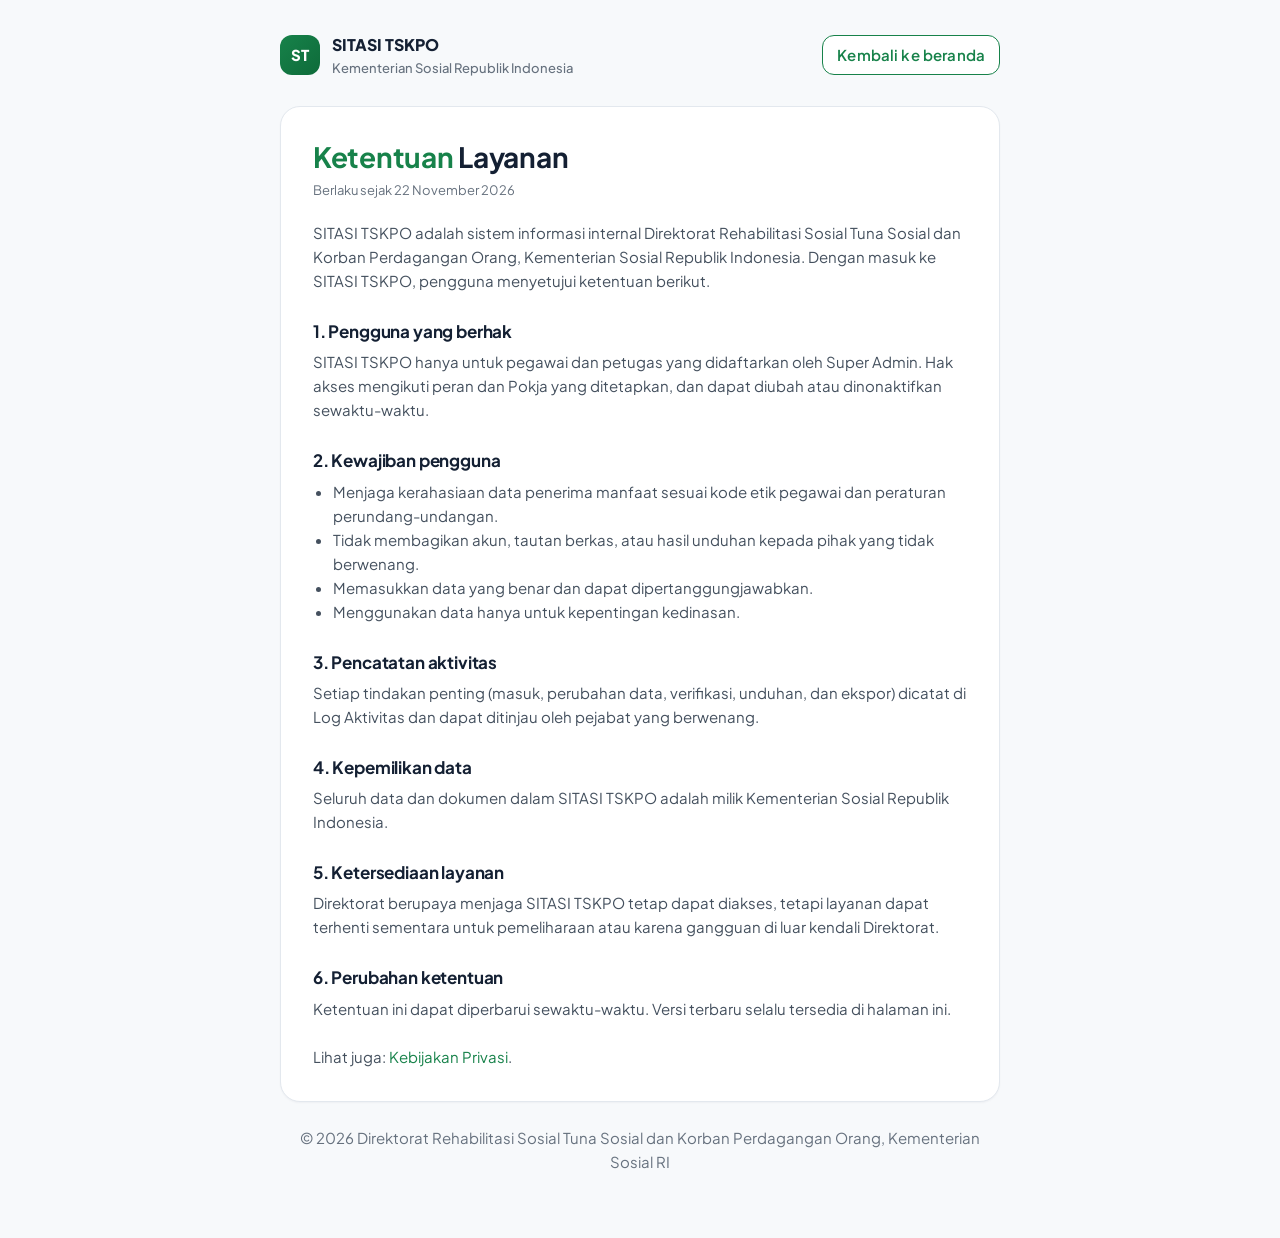
==== ketentuan.html @ 4038ad97 "SITASI TSKPO 2.1.0" ====
<!DOCTYPE html>
<html lang="id">
<head>
  <meta charset="utf-8">
  <meta name="viewport" content="width=device-width, initial-scale=1">
  <title>Ketentuan Layanan · SITASI TSKPO</title>
  <meta name="description" content="Ketentuan layanan SITASI TSKPO, sistem informasi internal Direktorat Rehabilitasi Sosial Tuna Sosial dan Korban Perdagangan Orang, Kementerian Sosial RI.">
  <meta name="theme-color" content="#17824A">
  <link rel="icon" href="assets/favicon.svg" type="image/svg+xml">
  <link rel="preconnect" href="https://fonts.googleapis.com">
  <link rel="preconnect" href="https://fonts.gstatic.com" crossorigin>
  <link rel="stylesheet" href="https://fonts.googleapis.com/css2?family=Plus+Jakarta+Sans:wght@400;600;700;800&display=swap">
  <link rel="stylesheet" href="css/style.css?v=2.1.0">
  <style>
    .dok { max-width: 760px; margin: 0 auto; padding: 32px 20px 64px; }
    .dok-kepala { display: flex; align-items: center; justify-content: space-between; gap: 12px; flex-wrap: wrap; margin-bottom: 28px; }
    .dok-merek { display: inline-flex; align-items: center; gap: 12px; color: var(--judul); text-decoration: none; font-weight: 800; }
    .dok-merek small { display: block; font-weight: 500; color: var(--redup); font-size: .8125rem; }
    .dok-kartu { background: var(--kartu); border: 1px solid var(--garis); border-radius: var(--r-kartu); padding: 32px; box-shadow: var(--bayang-1); }
    .dok h1 { color: var(--judul); font-size: 1.75rem; line-height: 1.25; margin: 0 0 6px; }
    .dok h1 span { color: var(--hijau); }
    .dok h2 { color: var(--judul); font-size: 1.0625rem; margin: 28px 0 8px; }
    .dok p, .dok li { font-size: .9375rem; }
    .dok ul { padding-left: 20px; margin: 8px 0; }
    .dok .tgl { color: var(--redup); font-size: .8125rem; margin: 0 0 20px; }
    .dok a { color: var(--hijau); }
    .dok a.dok-merek { color: var(--judul); }
    .dok-kaki { margin-top: 24px; color: var(--redup); font-size: .8125rem; text-align: center; }
    @media (max-width: 600px) { .dok-kartu { padding: 22px 18px; } .dok h1 { font-size: 1.4rem; } }
  </style>
</head>
<body>
  <main class="dok">
    <header class="dok-kepala">
      <a class="dok-merek" href="./"><span class="logo-mono" style="width:40px;height:40px;border-radius:12px">ST</span><span>SITASI TSKPO<small>Kementerian Sosial Republik Indonesia</small></span></a>
      <a class="btn btn-secondary btn-sm" href="./">Kembali ke beranda</a>
    </header>

    <article class="dok-kartu">
      <h1><span>Ketentuan</span> Layanan</h1>
      <p class="tgl">Berlaku sejak 22 November 2026</p>

      <p>SITASI TSKPO adalah sistem informasi internal Direktorat Rehabilitasi Sosial Tuna Sosial dan Korban Perdagangan Orang, Kementerian Sosial Republik Indonesia. Dengan masuk ke SITASI TSKPO, pengguna menyetujui ketentuan berikut.</p>

      <h2>1. Pengguna yang berhak</h2>
      <p>SITASI TSKPO hanya untuk pegawai dan petugas yang didaftarkan oleh Super Admin. Hak akses mengikuti peran dan Pokja yang ditetapkan, dan dapat diubah atau dinonaktifkan sewaktu-waktu.</p>

      <h2>2. Kewajiban pengguna</h2>
      <ul>
        <li>Menjaga kerahasiaan data penerima manfaat sesuai kode etik pegawai dan peraturan perundang-undangan.</li>
        <li>Tidak membagikan akun, tautan berkas, atau hasil unduhan kepada pihak yang tidak berwenang.</li>
        <li>Memasukkan data yang benar dan dapat dipertanggungjawabkan.</li>
        <li>Menggunakan data hanya untuk kepentingan kedinasan.</li>
      </ul>

      <h2>3. Pencatatan aktivitas</h2>
      <p>Setiap tindakan penting (masuk, perubahan data, verifikasi, unduhan, dan ekspor) dicatat di Log Aktivitas dan dapat ditinjau oleh pejabat yang berwenang.</p>

      <h2>4. Kepemilikan data</h2>
      <p>Seluruh data dan dokumen dalam SITASI TSKPO adalah milik Kementerian Sosial Republik Indonesia.</p>

      <h2>5. Ketersediaan layanan</h2>
      <p>Direktorat berupaya menjaga SITASI TSKPO tetap dapat diakses, tetapi layanan dapat terhenti sementara untuk pemeliharaan atau karena gangguan di luar kendali Direktorat.</p>

      <h2>6. Perubahan ketentuan</h2>
      <p>Ketentuan ini dapat diperbarui sewaktu-waktu. Versi terbaru selalu tersedia di halaman ini.</p>

      <p style="margin-top:24px">Lihat juga: <a href="privasi.html">Kebijakan Privasi</a>.</p>
    </article>
    <p class="dok-kaki">© 2026 Direktorat Rehabilitasi Sosial Tuna Sosial dan Korban Perdagangan Orang, Kementerian Sosial RI</p>
  </main>
</body>
</html>
---- css/style.css ----
/* =====================================================================
   SITASI TSKPO — Design System v4 (sumber: DESIGN.md)
   Satuan teks memakai rem supaya tombol A+ memperbesar seluruh teks.
   ===================================================================== */

:root {
  --hijau: #17824A; --hijau-hover: #126A3C; --hijau-tekan: #0E5530;
  --hijau-tint: #E6F4EC; --hijau-lembut: #CFE9DA; --hijau-garis: #BFE0CD; --hijau-latar: #F2F7F4;
  --biru: #2A4B8D; --biru-tint: #E6ECF7; --biru-teks: #1F3C73;
  --emas: #E7B416; --emas-tint: #FBF0CC; --emas-teks: #4A3A05; --emas-teks2: #6B4E08;
  --merah: #A12D1F; --merah-tint: #FDE7E3;
  --judul: #142033; --teks: #44505E; --redup: #66717E;
  --latar: #F7F9FB; --kartu: #FFFFFF; --garis: #E3E8EE; --garis-halus: #EEF1F4;
  --gelap: #0B3B2A; --gelap-naik: #12503A; --gelap-navy: #12264A;
  --gelap-teks: #F2F8F4; --gelap-teks2: #B9CFC3;

  --r-kartu: 20px; --r-kontrol: 12px; --r-chip: 10px; --r-pil: 9999px;
  --bayang-1: 0 1px 2px rgba(20,32,51,.04);
  --bayang-2: 0 8px 24px rgba(20,32,51,.08);
  --bayang-3: 0 12px 32px rgba(20,32,51,.12);
  --ease: cubic-bezier(.2,.8,.2,1);
  --sidebar: 280px; --topbar: 72px;
  --font: 'Plus Jakarta Sans', system-ui, -apple-system, 'Segoe UI', Roboto, sans-serif;
  --mono: ui-monospace, 'SFMono-Regular', Menlo, Consolas, monospace;
}

/* ---------------------------------------------------------------- dasar */
*, *::before, *::after { box-sizing: border-box; }
html { font-size: 100%; -webkit-text-size-adjust: 100%; scroll-behavior: smooth; }
html.teks-112 { font-size: 112.5%; }
html.teks-125 { font-size: 125%; }
body {
  margin: 0; font-family: var(--font); font-size: 1rem; line-height: 1.6;
  color: var(--teks); background: var(--latar);
  -webkit-font-smoothing: antialiased; text-rendering: optimizeLegibility;
}
h1, h2, h3, h4 { color: var(--judul); line-height: 1.25; margin: 0; letter-spacing: -0.01em; }
p { margin: 0; }
a { color: var(--biru); text-decoration: none; }
a:hover { text-decoration: underline; }
img { max-width: 100%; display: block; }
button, input, select, textarea { font: inherit; color: inherit; }
button { cursor: pointer; }
:focus-visible { outline: 2px solid var(--biru); outline-offset: 2px; border-radius: 6px; }
.angka, .tnum { font-variant-numeric: tabular-nums; }
.mono { font-family: var(--mono); font-size: .875rem; }
.redup { color: var(--redup); }
.sr-only { position: absolute; width: 1px; height: 1px; padding: 0; margin: -1px; overflow: hidden; clip: rect(0 0 0 0); white-space: nowrap; border: 0; }
.ik { flex: none; display: inline-block; vertical-align: middle; }
[hidden] { display: none !important; }
::selection { background: var(--hijau-lembut); color: var(--judul); }

/* ---------------------------------------------------------------- pola judul */
.pill {
  display: inline-flex; align-items: center; gap: 6px; height: 28px; padding: 0 12px;
  border-radius: var(--r-pil); background: var(--emas-tint); color: var(--emas-teks);
  font-size: .8125rem; font-weight: 700; letter-spacing: .06em; text-transform: uppercase; white-space: nowrap;
}
.pill::before { content: ''; width: 6px; height: 6px; border-radius: 50%; background: var(--emas); }
.pill.tanpa-titik::before { display: none; }
.hl {
  position: relative; display: inline; padding: 0 10px; border-radius: var(--r-chip);
  background: var(--emas-tint); color: var(--judul);
  -webkit-box-decoration-break: clone; box-decoration-break: clone;
}

.page-head {
  display: flex; align-items: center; gap: 24px; margin-bottom: 24px;
  background: var(--kartu); border: 1px solid var(--garis); border-radius: var(--r-kartu);
  padding: 24px 28px; box-shadow: var(--bayang-1);
}
.page-head-main { flex: 1 1 auto; min-width: 0; display: grid; gap: 10px; justify-items: start; }
.page-title {
  font-size: 2rem; font-weight: 800; letter-spacing: -0.02em; line-height: 1.3;
}
.page-sub { color: var(--redup); font-size: 1rem; max-width: 72ch; }
.page-actions { display: flex; flex-wrap: wrap; gap: 10px; align-items: center; justify-content: flex-end; flex: none; }
.status-chip {
  display: inline-flex; align-items: center; gap: 8px; height: 32px; padding: 0 12px;
  border: 1px solid var(--garis); border-radius: var(--r-pil); background: #fff;
  font-size: .8125rem; font-weight: 600; color: var(--teks); white-space: nowrap;
}
.status-chip .titik { width: 8px; height: 8px; border-radius: 50%; background: var(--hijau); box-shadow: 0 0 0 3px var(--hijau-tint); }

/* ---------------------------------------------------------------- tombol */
.btn {
  position: relative; overflow: hidden; isolation: isolate;
  display: inline-flex; align-items: center; justify-content: center; gap: 8px;
  min-height: 48px; padding: 0 20px; border-radius: var(--r-kontrol);
  border: 1px solid transparent; background: transparent; color: var(--teks);
  font-size: 1rem; font-weight: 600; letter-spacing: .01em; line-height: 1.2; white-space: nowrap;
  text-decoration: none !important; user-select: none;
  transition: background-color .2s var(--ease), color .2s var(--ease), border-color .2s var(--ease),
              border-radius .2s var(--ease), box-shadow .2s var(--ease), transform .12s var(--ease);
}
.btn:active { transform: scale(.96); }
.btn[disabled], .btn.is-loading { pointer-events: none; }
.btn[disabled] { background: #EAEFEE !important; color: var(--redup) !important; border-color: transparent !important; box-shadow: none !important; }
.btn .arah { transition: transform .2s var(--ease); }
.btn:hover .arah, .btn:focus-visible .arah { transform: translateX(4px); }
.btn-primary { background: var(--hijau); color: #fff; }
.btn-primary:hover, .btn-primary:focus-visible { background: var(--hijau-hover); border-radius: 24px; box-shadow: 0 8px 20px -8px rgba(23,130,74,.55); }
.btn-primary:active { background: var(--hijau-tekan); }
.btn-secondary { background: #fff; border-color: var(--hijau); color: var(--hijau); }
.btn-secondary::after {
  content: ''; position: absolute; inset: 0; z-index: -1; background: var(--hijau-tint);
  transform: scaleX(0); transform-origin: left; transition: transform .25s var(--ease);
}
.btn-secondary:hover::after, .btn-secondary:focus-visible::after { transform: scaleX(1); }
.btn-secondary:hover { color: var(--hijau-tekan); }
.btn-blue { background: var(--biru); color: #fff; }
.btn-blue:hover { background: #223E74; }
.btn-ghost { color: var(--teks); }
.btn-ghost:hover, .btn-ghost:focus-visible { background: var(--hijau-tint); color: var(--judul); }
.btn-danger { background: var(--merah); color: #fff; }
.btn-danger:hover { background: #86251A; }
.btn-white { background: #fff; color: var(--gelap); }
.btn-white:hover, .btn-white:focus-visible { box-shadow: 0 0 0 4px rgba(231,180,22,.35), 0 10px 30px -10px rgba(231,180,22,.6); }
.btn-outline-white { border-color: rgba(255,255,255,.45); color: #fff; }
.btn-outline-white:hover { background: rgba(255,255,255,.1); }
.btn-lg { min-height: 56px; padding: 0 26px; font-size: 1.0625rem; }
.btn-sm { min-height: 40px; padding: 0 14px; font-size: .9375rem; }
.btn-block { width: 100%; }
.btn-icon { width: 44px; min-height: 44px; padding: 0; border-radius: var(--r-kontrol); color: var(--teks); }
.btn-icon:hover, .btn-icon:focus-visible { background: var(--hijau-tint); color: var(--judul); }
.btn .spinner { width: 18px; height: 18px; border-radius: 50%; border: 2px solid currentColor; border-right-color: transparent; animation: putar .7s linear infinite; }
.ripple { position: absolute; border-radius: 50%; pointer-events: none; z-index: 0; transform: scale(0); opacity: .45; background: currentColor; animation: riak .5s var(--ease) forwards; }
.btn-primary .ripple, .btn-blue .ripple, .btn-danger .ripple { background: #fff; }
@keyframes riak { to { transform: scale(2.6); opacity: 0; } }
@keyframes putar { to { transform: rotate(360deg); } }

.tautan-btn { background: none; border: 0; padding: 0; color: var(--biru); font-weight: 600; display: inline-flex; gap: 6px; align-items: center; min-height: 44px; }
.tautan-btn:hover { text-decoration: underline; }

/* ---------------------------------------------------------------- kartu */
.card { background: var(--kartu); border: 1px solid var(--garis); border-radius: var(--r-kartu); box-shadow: var(--bayang-1); padding: 24px; }
.card + .card { margin-top: 24px; }
.card-head { display: flex; align-items: center; gap: 14px; margin-bottom: 16px; flex-wrap: wrap; }
.card-head .ubin { flex: none; }
.card-title { font-size: 1.25rem; font-weight: 700; }
.card-sub { color: var(--redup); font-size: .9375rem; margin-top: 2px; }
.card-head .spacer { flex: 1; }
.card-click { cursor: pointer; transition: transform .2s var(--ease), box-shadow .2s var(--ease), border-color .2s var(--ease); }
.card-click:hover { transform: translateY(-4px); box-shadow: var(--bayang-2); border-color: var(--hijau-garis); }
.card-click:hover .ubin { transform: scale(1.05); }
.card-click:active { transform: scale(.98); }
.ubin {
  width: 44px; height: 44px; border-radius: 14px; display: grid; place-items: center;
  background: var(--hijau-tint); color: var(--hijau); transition: transform .2s var(--ease);
}
.ubin.biru { background: var(--biru-tint); color: var(--biru); }
.ubin.emas { background: var(--emas-tint); color: var(--emas-teks2); }
.ubin.merah { background: var(--merah-tint); color: var(--merah); }
.info-card { display: flex; gap: 12px; align-items: flex-start; padding: 16px 18px; border-radius: 16px; background: var(--hijau-latar); color: var(--judul); font-size: .9375rem; }
.info-card.biru { background: var(--biru-tint); }
.info-card.emas { background: var(--emas-tint); color: var(--emas-teks); }
.info-card .ik { margin-top: 2px; color: var(--hijau); }
.info-card.biru .ik { color: var(--biru); }
.info-card.emas .ik { color: var(--emas-teks2); }

.grid { display: grid; gap: 24px; }
.grid-2 { grid-template-columns: repeat(2, minmax(0, 1fr)); }
.grid-3 { grid-template-columns: repeat(3, minmax(0, 1fr)); }
.grid-4 { grid-template-columns: repeat(4, minmax(0, 1fr)); }
.stack { display: grid; gap: 24px; }

/* ---------------------------------------------------------------- KPI */
.kpi-row { display: grid; gap: 24px; grid-template-columns: repeat(var(--kolom, 4), minmax(0, 1fr)); margin-bottom: 24px; }
.kpi {
  --t: #DDF1E8; --s: #17824A;
  position: relative; min-height: 148px; padding: 24px; border-radius: var(--r-kartu);
  background: linear-gradient(180deg, var(--t), color-mix(in srgb, var(--t) 70%, #fff));
  border: 1px solid color-mix(in srgb, var(--s) 16%, transparent);
  display: flex; flex-direction: column; gap: 6px; overflow: hidden;
}
.kpi.sky { --t: #E0F1FA; --s: #4FA8E0; } .kpi.gold { --t: #FBF0CC; --s: #E7B416; }
.kpi.coral { --t: #FCE4DE; --s: #D9644A; } .kpi.teal { --t: #D9F0EF; --s: #12A5A0; }
.kpi.violet { --t: #ECE9F7; --s: #7B5EC2; } .kpi.orange { --t: #FCE9D6; --s: #E58A2E; }
.kpi.blue { --t: #E6ECF7; --s: #2A4B8D; }
.kpi-badge {
  position: absolute; top: 18px; right: 18px; width: 48px; height: 48px; border-radius: 50%;
  display: grid; place-items: center; background: var(--s); color: #fff;
  box-shadow: 0 8px 18px -8px var(--s);
}
.kpi.gold .kpi-badge, .kpi.sky .kpi-badge, .kpi.teal .kpi-badge, .kpi.orange .kpi-badge { color: var(--judul); }
.kpi-label { font-size: .8125rem; font-weight: 700; letter-spacing: .06em; text-transform: uppercase; color: var(--teks); padding-right: 60px; }
.kpi-num {
  margin-top: auto; color: var(--judul); font-weight: 800; letter-spacing: -0.02em; line-height: 1.1;
  font-size: clamp(1.75rem, 2.4vw, 2.75rem); white-space: nowrap; font-variant-numeric: tabular-nums;
  overflow: hidden; text-overflow: clip;
}
.kpi-num small { font-size: .45em; font-weight: 700; color: var(--teks); margin-left: 6px; letter-spacing: 0; }
.kpi-note { font-size: .875rem; color: var(--teks); }

/* ---------------------------------------------------------------- lencana & chip */
.badge {
  display: inline-flex; align-items: center; gap: 6px; height: 28px; padding: 0 12px;
  border-radius: var(--r-pil); font-size: .8125rem; font-weight: 700; white-space: nowrap; line-height: 1;
}
.badge .ik { width: 15px; height: 15px; }
.b-ok { background: #DDF1E8; color: #14573F; }
.b-wait { background: #FBF0D3; color: #7A5A0E; }
.b-fix { background: #FDE7E3; color: #A12D1F; }
.b-draft { background: #EAEFEE; color: #4A5C57; }
.b-proc { background: #E6ECF7; color: #1F3C73; }
.b-no { background: #F9DEDC; color: #8F1F1A; }
.b-lock { background: #EEF1F4; color: #66717E; }
.b-gold { background: var(--emas-tint); color: var(--emas-teks); }
.b-violet { background: #ECE9F7; color: #4F3A8C; }
.chip-pokja {
  --c: #5B6B7F; --ct: #E8ECF1; --cx: #3A4656;
  display: inline-flex; align-items: center; gap: 7px; height: 28px; padding: 0 11px 0 9px;
  border-radius: var(--r-pil); background: var(--ct); color: var(--cx);
  font-size: .8125rem; font-weight: 700; white-space: nowrap;
}
.chip-pokja::before { content: ''; width: 8px; height: 8px; border-radius: 50%; background: var(--c); flex: none; }
.chip-pokja.putih { background: #fff; border: 1px solid var(--garis); color: var(--judul); }
.chips { display: flex; flex-wrap: wrap; gap: 6px; }
.avatar {
  --c: var(--hijau); flex: none; width: 40px; height: 40px; border-radius: 50%;
  display: grid; place-items: center; font-weight: 800; font-size: .875rem;
  background: color-mix(in srgb, var(--c) 16%, #fff); color: color-mix(in srgb, var(--c) 70%, #000);
  border: 1px solid color-mix(in srgb, var(--c) 25%, #fff);
}
.avatar.kecil { width: 32px; height: 32px; font-size: .75rem; }

/* ---------------------------------------------------------------- formulir */
.field { display: grid; gap: 8px; }
.label { font-size: .875rem; font-weight: 600; color: var(--judul); }
.label .wajib { color: var(--merah); margin-left: 2px; }
.input, .select, .textarea {
  width: 100%; min-height: 48px; padding: 0 14px; border-radius: var(--r-kontrol);
  border: 1px solid var(--garis); background: #fff; color: var(--judul); font-size: 1rem;
  transition: border-color .15s var(--ease), box-shadow .15s var(--ease);
}
.textarea { padding: 12px 14px; min-height: 110px; resize: vertical; line-height: 1.5; }
.select { appearance: none; padding-right: 40px; background-image: url("data:image/svg+xml,%3Csvg xmlns='http://www.w3.org/2000/svg' width='20' height='20' viewBox='0 0 24 24' fill='none' stroke='%2344505E' stroke-width='1.75' stroke-linecap='round' stroke-linejoin='round'%3E%3Cpath d='m6 9 6 6 6-6'/%3E%3C/svg%3E"); background-repeat: no-repeat; background-position: right 12px center; }
.input::placeholder, .textarea::placeholder { color: var(--redup); }
.input:hover, .select:hover, .textarea:hover { border-color: #C9D2DC; }
.input:focus, .select:focus, .textarea:focus { outline: none; border-color: var(--biru); box-shadow: 0 0 0 3px rgba(42,75,141,.15); }
.input[disabled], .select[disabled] { background: #F2F5F7; color: var(--redup); }
.field.salah .input, .field.salah .select, .field.salah .textarea { border-color: var(--merah); }
.help { font-size: .875rem; color: var(--redup); }
.err { font-size: .875rem; color: var(--merah); display: flex; gap: 6px; align-items: center; }
.input-ikon { position: relative; }
.input-ikon .ik { position: absolute; left: 14px; top: 50%; transform: translateY(-50%); color: var(--redup); pointer-events: none; }
.input-ikon .input { padding-left: 44px; }
.form-grid { display: grid; gap: 20px; grid-template-columns: repeat(2, minmax(0, 1fr)); }
.form-grid .penuh { grid-column: 1 / -1; }
.form-section { border: 1px solid var(--garis); border-radius: 16px; padding: 20px; }
.form-section + .form-section { margin-top: 16px; }
.form-section-head { display: flex; align-items: center; gap: 10px; margin-bottom: 16px; }
.form-section-head .no { width: 28px; height: 28px; border-radius: 50%; background: var(--hijau-tint); color: var(--hijau); font-weight: 800; font-size: .875rem; display: grid; place-items: center; }
.form-section-head h3 { font-size: 1.0625rem; font-weight: 700; }
.pilihan { display: grid; gap: 10px; grid-template-columns: repeat(var(--kol, 2), minmax(0, 1fr)); }
.pilihan label {
  position: relative; display: flex; gap: 12px; align-items: flex-start; padding: 14px 16px; min-height: 48px;
  border: 1px solid var(--garis); border-radius: var(--r-kontrol); cursor: pointer; background: #fff;
  transition: border-color .15s var(--ease), background-color .15s var(--ease);
}
.pilihan label:hover { border-color: var(--hijau-garis); }
.pilihan input { margin-top: 3px; accent-color: var(--hijau); width: 18px; height: 18px; flex: none; }
.pilihan label:has(input:checked) { border-color: var(--hijau); background: var(--hijau-latar); }
.pilihan label:has(input:disabled) { opacity: .55; cursor: not-allowed; }
.pilihan b { display: block; color: var(--judul); font-weight: 700; font-size: .9375rem; }
.pilihan small { display: block; color: var(--redup); font-size: .8125rem; line-height: 1.4; }
.segmen { display: inline-flex; padding: 3px; background: var(--latar); border: 1px solid var(--garis); border-radius: 12px; gap: 2px; }
.segmen button { min-height: 38px; padding: 0 12px; border: 0; background: transparent; border-radius: 9px; font-size: .875rem; font-weight: 600; color: var(--teks); }
.segmen button[aria-pressed="true"] { background: #fff; color: var(--hijau-tekan); box-shadow: 0 1px 3px rgba(20,32,51,.12); }
.saklar { position: relative; display: inline-flex; align-items: center; gap: 10px; cursor: pointer; min-height: 44px; }
.saklar input { appearance: none; width: 46px; height: 26px; border-radius: 13px; background: #CBD3DC; position: relative; cursor: pointer; transition: background .2s var(--ease); flex: none; margin: 0; }
.saklar input::after { content: ''; position: absolute; top: 3px; left: 3px; width: 20px; height: 20px; border-radius: 50%; background: #fff; box-shadow: 0 1px 3px rgba(0,0,0,.2); transition: transform .2s var(--ease); }
.saklar input:checked { background: var(--hijau); }
.saklar input:checked::after { transform: translateX(20px); }
.saklar span { font-weight: 600; color: var(--judul); font-size: .9375rem; }

/* ---------------------------------------------------------------- filter */
.filter-card { padding: 20px 24px; }
.filter-head { display: flex; align-items: center; gap: 10px; margin-bottom: 14px; font-weight: 700; color: var(--judul); }
.filter-grid { display: grid; gap: 14px; grid-template-columns: 2fr repeat(3, minmax(0, 1fr)) auto; align-items: end; }
.filter-grid .field .label { font-size: .8125rem; color: var(--teks); }

/* ---------------------------------------------------------------- tabel */
.table-card { padding: 0; overflow: hidden; }
.table-card .card-head { padding: 20px 24px 0; }
.table-wrap { overflow-x: auto; -webkit-overflow-scrolling: touch; }
.tbl { width: 100%; border-collapse: separate; border-spacing: 0; font-size: .9375rem; }
.tbl th {
  position: sticky; top: 0; z-index: 1; background: var(--latar); color: var(--teks); text-align: left;
  font-size: .8125rem; font-weight: 700; letter-spacing: .04em; text-transform: uppercase;
  padding: 14px 16px; border-bottom: 1px solid var(--garis); white-space: nowrap;
}
.tbl td { padding: 12px 16px; border-bottom: 1px solid var(--garis-halus); vertical-align: middle; color: var(--teks); font-weight: 500; }
.tbl tbody tr { transition: background-color .12s var(--ease); }
.tbl tbody tr:hover { background: var(--hijau-latar); }
.tbl tbody tr:last-child td { border-bottom: 0; }
.tbl .kanan { text-align: right; font-variant-numeric: tabular-nums; }
.tbl .no { width: 56px; color: var(--redup); font-variant-numeric: tabular-nums; }
.tbl .aksi { white-space: nowrap; width: 1%; }
.sel-id { display: flex; align-items: center; gap: 12px; min-width: 220px; }
.sel-id b { display: block; color: var(--judul); font-weight: 700; }
.sel-id small { display: block; color: var(--redup); font-size: .8125rem; }
.tbl-foot { display: flex; align-items: center; justify-content: space-between; gap: 16px; padding: 14px 24px; border-top: 1px solid var(--garis-halus); flex-wrap: wrap; font-size: .875rem; color: var(--teks); }
.pager { display: flex; gap: 6px; align-items: center; }
.pager button {
  min-width: 40px; height: 40px; padding: 0 10px; border-radius: var(--r-pil); border: 1px solid var(--garis);
  background: #fff; color: var(--teks); font-weight: 700; font-size: .875rem; font-variant-numeric: tabular-nums;
}
.pager button:hover:not([disabled]) { border-color: var(--hijau-garis); background: var(--hijau-latar); }
.pager button[aria-current="page"] { background: var(--hijau); border-color: var(--hijau); color: #fff; }
.pager button[disabled] { opacity: .45; cursor: not-allowed; }

/* ---------------------------------------------------------------- kosong, muat, galat */
.kosong { text-align: center; padding: 48px 24px; display: grid; justify-items: center; gap: 10px; }
.kosong .lingkar { width: 96px; height: 96px; border-radius: 50%; background: var(--hijau-latar); color: var(--hijau); display: grid; place-items: center; margin-bottom: 6px; }
.kosong h3 { font-size: 1.125rem; }
.kosong p { color: var(--redup); max-width: 48ch; }
.skel { position: relative; overflow: hidden; background: var(--garis-halus); border-radius: 10px; }
.skel::after { content: ''; position: absolute; inset: 0; transform: translateX(-100%); background: linear-gradient(90deg, transparent, rgba(255,255,255,.65), transparent); animation: kilau 1.4s infinite; }
@keyframes kilau { to { transform: translateX(100%); } }
.skel-baris { height: 18px; margin: 10px 0; }
.galat { display: flex; gap: 12px; align-items: center; padding: 16px 18px; border-radius: 16px; background: var(--merah-tint); color: #7E2418; }
.galat .ik { color: var(--merah); }
.galat .spacer { flex: 1; }

/* ---------------------------------------------------------------- modal, laci, dialog */
.lapisan { position: fixed; inset: 0; z-index: 80; background: rgba(20,32,51,.4); opacity: 0; transition: opacity .15s var(--ease); }
.lapisan.buka { opacity: 1; }
.modal {
  position: fixed; z-index: 81; left: 50%; top: 50%; width: min(560px, calc(100vw - 32px));
  max-height: calc(100vh - 48px); display: flex; flex-direction: column;
  background: rgba(255,255,255,.96); backdrop-filter: blur(14px); -webkit-backdrop-filter: blur(14px);
  border: 1px solid rgba(255,255,255,.7); border-radius: 24px; box-shadow: var(--bayang-3);
  transform: translate(-50%, -50%) scale(.96); opacity: 0; transition: transform .2s var(--ease), opacity .2s var(--ease);
}
.modal.besar { width: min(760px, calc(100vw - 32px)); }
.modal.kecil { width: min(440px, calc(100vw - 32px)); }
.modal.buka { transform: translate(-50%, -50%) scale(1); opacity: 1; }
.modal-head { display: flex; align-items: flex-start; gap: 12px; padding: 24px 28px 12px; }
.modal-head h2 { font-size: 1.375rem; font-weight: 800; flex: 1; }
.modal-body { padding: 8px 28px 20px; overflow-y: auto; }
.modal-foot { display: flex; gap: 10px; justify-content: flex-end; padding: 16px 28px 24px; border-top: 1px solid var(--garis-halus); flex-wrap: wrap; }
.laci {
  position: fixed; z-index: 81; top: 0; right: 0; bottom: 0; width: min(480px, 100vw);
  display: flex; flex-direction: column; background: rgba(255,255,255,.97);
  backdrop-filter: blur(14px); -webkit-backdrop-filter: blur(14px); box-shadow: var(--bayang-3);
  transform: translateX(100%); transition: transform .24s var(--ease);
}
.laci.lebar { width: min(620px, 100vw); }
.laci.buka { transform: translateX(0); }
.laci .modal-head { padding-top: 28px; }
.laci .modal-body { flex: 1; }

/* ---------------------------------------------------------------- toast */
.toast-stack { position: fixed; z-index: 95; top: 88px; right: 20px; display: grid; gap: 10px; width: min(400px, calc(100vw - 40px)); }
.toast {
  position: relative; display: flex; gap: 12px; align-items: flex-start; padding: 14px 16px 14px 18px;
  background: #fff; border: 1px solid var(--garis); border-radius: 16px; box-shadow: var(--bayang-3);
  transform: translateY(-10px); opacity: 0; transition: transform .2s var(--ease), opacity .2s var(--ease);
  color: var(--judul); font-size: .9375rem;
}
.toast::before { content: ''; position: absolute; left: 0; top: 12px; bottom: 12px; width: 4px; border-radius: 4px; background: var(--hijau); }
.toast.muncul { transform: none; opacity: 1; }
.toast.galat::before { background: var(--merah); } .toast.galat .ik { color: var(--merah); }
.toast.info::before { background: var(--biru); } .toast.info .ik { color: var(--biru); }
.toast.peringatan::before { background: var(--emas); } .toast.peringatan .ik { color: var(--emas-teks2); }
.toast .ik { color: var(--hijau); margin-top: 1px; }
.toast .isi { flex: 1; }
.toast .isi b { display: block; }
.toast .tutup { border: 0; background: none; color: var(--redup); width: 28px; height: 28px; border-radius: 8px; display: grid; place-items: center; }

/* ---------------------------------------------------------------- pita gelap */
.band {
  position: relative; isolation: isolate; overflow: hidden; border-radius: 32px;
  background: var(--gelap); color: var(--gelap-teks2); padding: 32px;
  box-shadow: 0 30px 60px -30px rgba(11,59,42,.55);
}
.band::before { content: ''; position: absolute; left: 0; right: 0; top: 0; height: 2px; z-index: 2; background: linear-gradient(90deg, var(--emas), #7CC4F0, #5FD39B); }
.band h2, .band h3 { color: var(--gelap-teks); }
.band .hl { background: rgba(231,180,22,.16); color: var(--emas); }
.band .pill { background: rgba(231,180,22,.16); color: #F2C94C; }
.band .pill::before { background: #F2C94C; }
.kaca-gelap { background: rgba(255,255,255,.08); border: 1px solid rgba(255,255,255,.14); border-radius: 20px; backdrop-filter: blur(14px); -webkit-backdrop-filter: blur(14px); }

/* latar berpendar (aurora) */
.aurora { position: absolute; inset: 0; z-index: -1; overflow: hidden; pointer-events: none; }
.aurora i { position: absolute; width: 440px; height: 440px; border-radius: 50%; filter: blur(120px); will-change: transform; animation: hanyut 30s ease-in-out infinite alternate; }
.aurora i:nth-child(1) { background: #2FA66B; opacity: .3; left: -120px; top: -160px; }
.aurora i:nth-child(2) { background: #2A4B8D; opacity: .32; right: -140px; top: 10%; animation-duration: 36s; animation-delay: -8s; }
.aurora i:nth-child(3) { background: #E7B416; opacity: .15; width: 320px; height: 320px; left: 40%; bottom: -160px; animation-duration: 26s; animation-delay: -14s; }
.aurora.terang i:nth-child(1) { background: #E6EEF9; opacity: .9; }
.aurora.terang i:nth-child(2) { background: #E4F4EA; opacity: .9; }
.aurora.terang i:nth-child(3) { background: #FCF2D6; opacity: .95; }
@keyframes hanyut {
  0% { transform: translate3d(0,0,0) scale(1); }
  50% { transform: translate3d(60px, 40px, 0) scale(1.08); }
  100% { transform: translate3d(-40px, 70px, 0) scale(.95); }
}

/* muncul saat digulir / dibuka */
.rv { opacity: 0; transform: translateY(16px); transition: opacity .5s var(--ease), transform .5s var(--ease); transition-delay: var(--tunda, 0ms); }
.rv.on { opacity: 1; transform: none; }
/* sorotan judul tersapu kiri→kanan, per baris (aman untuk judul dua baris) */
.hl-sapu { --sapu: var(--emas-tint); background: linear-gradient(var(--sapu), var(--sapu)) no-repeat 0 0 / 0% 100% !important; transition: background-size .6s var(--ease) .1s; }
.band .hl-sapu, .lp-gelap .hl-sapu { --sapu: rgba(231,180,22,.16); }
.rv.on .hl-sapu, .hl-sapu.on { background-size: 100% 100% !important; }

/* ---------------------------------------------------------------- shell aplikasi */
.shell { min-height: 100vh; display: grid; grid-template-columns: var(--sidebar) minmax(0, 1fr); }
.sidebar {
  position: sticky; top: 0; height: 100vh; overflow-y: auto; overscroll-behavior: contain;
  background: #fff; border-right: 1px solid var(--garis); display: flex; flex-direction: column;
  scrollbar-width: thin;
}
.sb-logo { display: flex; align-items: center; gap: 12px; padding: 16px 20px; height: var(--topbar); border-bottom: 1px solid var(--garis); flex: none; }
.sb-logo b { display: block; color: var(--judul); font-weight: 800; font-size: 1rem; letter-spacing: .01em; line-height: 1.15; }
.sb-logo small { display: block; color: var(--redup); font-size: .75rem; line-height: 1.3; }
.logo-img { width: 40px; height: 40px; object-fit: contain; flex: none; }
.logo-mono { width: 40px; height: 40px; flex: none; border-radius: 12px; display: grid; place-items: center; background: linear-gradient(135deg, var(--hijau), #0E6B3A); color: #fff; font-weight: 800; font-size: .9375rem; letter-spacing: .02em; }
.sb-nav { padding: 8px 12px 16px; flex: 1; }
.sb-group { margin-top: 20px; }
.sb-group-title { padding: 0 12px 8px; font-size: .8125rem; font-weight: 700; letter-spacing: .06em; text-transform: uppercase; color: var(--redup); line-height: 1.35; }
.sb-item {
  position: relative; display: flex; align-items: center; gap: 12px; min-height: 48px; padding: 8px 12px;
  border-radius: var(--r-kontrol); color: var(--teks); font-weight: 600; font-size: .9375rem; line-height: 1.3;
  text-decoration: none !important; transition: background-color .15s var(--ease), color .15s var(--ease);
}
.sb-item:hover { background: var(--hijau-latar); color: var(--judul); }
.sb-item[aria-current="page"] { background: var(--hijau-tint); color: var(--hijau-tekan); font-weight: 700; }
.sb-item[aria-current="page"]::before { content: ''; position: absolute; left: -12px; top: 10px; bottom: 10px; width: 4px; border-radius: 0 4px 4px 0; background: var(--hijau); }
.sb-item[aria-current="page"] .ik { color: var(--hijau); }
.sb-item .lbl { flex: 1; }
.sb-item .tahap { font-size: .6875rem; font-weight: 700; color: var(--redup); background: var(--latar); border: 1px solid var(--garis); padding: 1px 7px; border-radius: 99px; letter-spacing: .02em; }
.sb-item .jumlah { min-width: 24px; height: 22px; padding: 0 7px; border-radius: 11px; background: var(--emas-tint); color: var(--emas-teks); font-size: .75rem; font-weight: 800; display: grid; place-items: center; }
.sb-user {
  flex: none; margin: 12px; padding: 12px; border-radius: 16px; border: 1px solid var(--garis);
  display: flex; align-items: center; gap: 10px; background: var(--latar);
}
.sb-user .teks { flex: 1; min-width: 0; }
.sb-user b { display: block; color: var(--judul); font-size: .875rem; overflow: hidden; text-overflow: ellipsis; white-space: nowrap; }
.sb-user small { display: block; color: var(--redup); font-size: .75rem; line-height: 1.35; }

.utama { min-width: 0; display: flex; flex-direction: column; }
.topbar {
  position: sticky; top: 0; z-index: 40; height: var(--topbar); background: rgba(255,255,255,.96);
  backdrop-filter: saturate(1.2) blur(8px); -webkit-backdrop-filter: saturate(1.2) blur(8px);
  border-bottom: 1px solid var(--garis); display: flex; align-items: center; gap: 12px; padding: 0 24px;
}
.tb-menu { display: none; }
.tb-cari { flex: 1; max-width: 560px; position: relative; }
.tb-cari .input { min-height: 44px; padding-left: 44px; padding-right: 56px; background: var(--latar); }
.tb-cari .ik { position: absolute; left: 14px; top: 50%; transform: translateY(-50%); color: var(--redup); }
.tb-cari kbd { position: absolute; right: 10px; top: 50%; transform: translateY(-50%); font: 700 .6875rem var(--font); color: var(--redup); background: #fff; border: 1px solid var(--garis); border-radius: 6px; padding: 3px 6px; }
.tb-spacer { flex: 1; }
.tb-teks { display: inline-flex; border: 1px solid var(--garis); border-radius: 12px; overflow: hidden; }
.tb-teks button { width: 44px; height: 42px; border: 0; background: #fff; font-weight: 800; color: var(--teks); }
.tb-teks button + button { border-left: 1px solid var(--garis); }
.tb-teks button[aria-pressed="true"] { background: var(--hijau-tint); color: var(--hijau-tekan); }
.tb-lonceng { position: relative; }
.tb-lonceng .titik-jml { position: absolute; top: 6px; right: 5px; min-width: 18px; height: 18px; padding: 0 5px; border-radius: 9px; background: var(--merah); color: #fff; font-size: .6875rem; font-weight: 800; display: grid; place-items: center; border: 2px solid #fff; }
.tb-profil { display: flex; align-items: center; gap: 10px; min-height: 48px; padding: 4px 8px 4px 4px; border-radius: 14px; border: 1px solid transparent; background: none; text-align: left; }
.tb-profil:hover { background: var(--latar); border-color: var(--garis); }
.tb-profil b { display: block; color: var(--judul); font-size: .875rem; line-height: 1.2; max-width: 180px; overflow: hidden; text-overflow: ellipsis; white-space: nowrap; }
.tb-profil small { display: block; color: var(--redup); font-size: .75rem; max-width: 180px; overflow: hidden; text-overflow: ellipsis; white-space: nowrap; }

.popover {
  position: absolute; z-index: 60; top: calc(100% + 8px); right: 0; width: 380px; max-width: calc(100vw - 24px);
  background: #fff; border: 1px solid var(--garis); border-radius: 16px; box-shadow: var(--bayang-3);
  opacity: 0; transform: translateY(-6px); pointer-events: none; transition: opacity .15s var(--ease), transform .15s var(--ease);
}
.popover.buka { opacity: 1; transform: none; pointer-events: auto; }
.popover-head { display: flex; align-items: center; gap: 8px; padding: 14px 16px; border-bottom: 1px solid var(--garis-halus); }
.popover-head b { flex: 1; color: var(--judul); }
.menu-list { padding: 6px; display: grid; }
.menu-list button, .menu-list a { display: flex; align-items: center; gap: 10px; min-height: 44px; padding: 8px 12px; border: 0; background: none; border-radius: 10px; color: var(--teks); font-weight: 600; font-size: .9375rem; text-align: left; text-decoration: none !important; }
.menu-list button:hover, .menu-list a:hover { background: var(--hijau-latar); color: var(--judul); }
.menu-list .bahaya { color: var(--merah); }
.menu-list .bahaya:hover { background: var(--merah-tint); color: var(--merah); }
.notif-item { display: flex; gap: 12px; padding: 12px 16px; border-bottom: 1px solid var(--garis-halus); cursor: pointer; background: #fff; transition: background .12s; width: 100%; border-left: 0; border-right: 0; border-top: 0; text-align: left; }
.notif-item:hover { background: var(--hijau-latar); }
.notif-item.baru { background: #F7FBF8; }
.notif-item.baru .judul::after { content: ''; display: inline-block; width: 8px; height: 8px; border-radius: 50%; background: var(--hijau); margin-left: 8px; vertical-align: middle; }
.notif-item .judul { color: var(--judul); font-weight: 700; font-size: .9375rem; display: block; }
.notif-item .isi { color: var(--teks); font-size: .875rem; display: block; line-height: 1.45; }
.notif-item .waktu { color: var(--redup); font-size: .75rem; display: block; margin-top: 2px; }

.pengumuman {
  display: flex; align-items: center; gap: 12px; margin: 20px 32px 0; padding: 12px 16px;
  border-radius: 14px; background: var(--emas-tint); color: var(--emas-teks); font-size: .9375rem; border: 1px solid #F3DC8F;
}
.pengumuman.penting { background: #FFF4D6; border-color: var(--emas); }
.pengumuman .ik { color: var(--emas-teks2); }
.pengumuman .isi { flex: 1; min-width: 0; }
.pengumuman b { font-weight: 800; }
.pengumuman .geser { font-size: .8125rem; color: var(--emas-teks2); font-weight: 700; white-space: nowrap; }
.pengumuman button { border: 0; background: none; color: var(--emas-teks); font-weight: 700; display: inline-flex; gap: 6px; align-items: center; min-height: 36px; padding: 0 8px; border-radius: 8px; font-size: .875rem; }
.pengumuman button:hover { background: rgba(255,255,255,.55); }
.sim-bar { display: flex; align-items: center; gap: 12px; padding: 10px 32px; background: #12264A; color: #E6ECF7; font-size: .875rem; flex-wrap: wrap; }
.sim-bar b { color: #fff; }
.sim-bar button { margin-left: auto; border: 1px solid rgba(255,255,255,.35); background: transparent; color: #fff; border-radius: 10px; min-height: 36px; padding: 0 12px; font-weight: 700; font-size: .8125rem; display: inline-flex; gap: 6px; align-items: center; }
.sim-bar button:hover { background: rgba(255,255,255,.1); }

.konten { padding: 24px 32px 40px; flex: 1; width: 100%; max-width: 1440px; }
.konten.pindah { animation: pudar .15s var(--ease); }
@keyframes pudar { from { opacity: 0; } to { opacity: 1; } }
.kaki { padding: 20px 32px 28px; color: var(--redup); font-size: .8125rem; text-align: center; border-top: 1px solid var(--garis); background: #fff; }
.nav-bawah { display: none; }
.sb-tirai { display: none; }

/* ---------------------------------------------------------------- halaman publik terpusat (login, akses ditolak, pilih peran) */
.pub {
  position: relative; isolation: isolate; min-height: 100vh; display: flex; flex-direction: column; align-items: center;
  padding: 32px 20px; overflow: hidden;
  background: linear-gradient(160deg, #E6EEF9 0%, #F3F8F5 45%, #FCF7E6 100%);
}
.pub-top { width: min(1180px, 100%); display: flex; align-items: center; gap: 14px; margin-bottom: 32px; }
.pub-top .merek b { display: block; color: var(--teks); font-size: .875rem; font-weight: 700; letter-spacing: .04em; }
.pub-top .merek span { display: block; color: var(--judul); font-weight: 700; }
.pub-top .spacer { flex: 1; }
.pub-kartu {
  position: relative; width: min(760px, 100%); background: #fff; border-radius: 28px;
  box-shadow: 0 30px 70px -30px rgba(20,32,51,.25); padding: 44px 48px; border: 1px solid rgba(227,232,238,.8);
}
.pub-kartu.sempit { width: min(520px, 100%); }
.pub-kartu.garis-atas::before { content: ''; position: absolute; left: 0; right: 0; top: 0; height: 6px; border-radius: 28px 28px 0 0; background: linear-gradient(90deg, var(--hijau), #12A5A0 55%, var(--emas)); }
.pub-tengah { display: grid; justify-items: center; text-align: center; gap: 12px; }
.pub-tengah h1 { font-size: 2.25rem; font-weight: 800; letter-spacing: -0.02em; }
.pub-tengah p { color: var(--teks); font-size: 1.0625rem; max-width: 52ch; }
.pub-kaki { margin-top: 28px; color: var(--redup); font-size: .8125rem; text-align: center; }
.kunci-lingkar { width: 108px; height: 108px; border-radius: 50%; display: grid; place-items: center; background: radial-gradient(circle, #FBE3DE 0 46%, #FDF1EE 47% 100%); color: var(--merah); margin-bottom: 4px; }
.btn-google { background: #fff; color: var(--judul); border: 1px solid var(--garis); box-shadow: 0 1px 2px rgba(20,32,51,.06); }
.btn-google:hover, .btn-google:focus-visible { border-color: var(--hijau-garis); background: var(--hijau-latar); border-radius: 24px; }
.g-logo { width: 20px; height: 20px; flex: none; }
.langkah { display: grid; gap: 16px; text-align: left; }
.langkah li { display: flex; gap: 14px; align-items: flex-start; font-size: 1.0625rem; color: var(--judul); line-height: 1.5; }
.langkah .n { flex: none; width: 34px; height: 34px; border-radius: 50%; background: var(--hijau-tint); color: var(--hijau); font-weight: 800; display: grid; place-items: center; font-size: .9375rem; }
.kotak-email { width: 100%; border: 1px solid var(--garis); border-radius: 20px; background: var(--latar); padding: 20px 24px; text-align: left; }
.kotak-email .baris { display: flex; align-items: center; gap: 16px; flex-wrap: wrap; padding-bottom: 14px; border-bottom: 1px solid var(--garis); margin-bottom: 14px; }
.kotak-email .baris > span:first-child { font-size: .8125rem; font-weight: 700; letter-spacing: .06em; text-transform: uppercase; color: var(--redup); flex: 0 0 180px; }
.kotak-email .baris code { flex: 1; font-family: var(--mono); font-weight: 700; color: var(--judul); word-break: break-all; font-size: 1rem; }

/* pilih peran */
.peran-bagian { margin-top: 26px; }
.peran-bagian > h3 { display: flex; align-items: center; gap: 12px; font-size: .8125rem; font-weight: 700; letter-spacing: .08em; text-transform: uppercase; color: var(--redup); margin-bottom: 12px; }
.peran-bagian > h3::after { content: ''; flex: 1; height: 1px; background: var(--garis); }
.peran-utama { display: flex; align-items: center; gap: 14px; padding: 16px 18px; border: 2px solid var(--garis); border-radius: 16px; background: #fff; width: 100%; text-align: left; transition: border-color .15s, background .15s; }
.peran-utama:hover { border-color: var(--hijau-garis); }
.peran-utama[aria-pressed="true"] { border-color: var(--hijau); background: var(--hijau-latar); }
.peran-utama b { display: block; color: var(--judul); font-size: 1.0625rem; }
.peran-utama small { display: block; color: var(--redup); font-size: .875rem; }
.peran-utama .teks { flex: 1; }
.peran-grid { display: grid; grid-template-columns: repeat(2, minmax(0, 1fr)); gap: 12px; }
.peran-grid + .peran-utama, .peran-utama + .peran-utama { margin-top: 10px; }
.peran-pokja { border: 1px solid var(--garis); border-radius: 16px; padding: 14px 16px; background: #fff; transition: border-color .15s; }
.peran-pokja.lebar { grid-column: 1 / -1; display: flex; align-items: center; gap: 12px; flex-wrap: wrap; }
.peran-pokja.lebar .nama { flex: 1; margin: 0; }
.peran-pokja:has([aria-pressed="true"]) { border-color: var(--hijau); background: var(--hijau-latar); }
.peran-pokja .nama { display: flex; align-items: center; gap: 10px; font-weight: 700; color: var(--judul); margin-bottom: 10px; font-size: .9375rem; }
.peran-pokja .nama i { width: 12px; height: 12px; border-radius: 50%; background: var(--c); flex: none; }
.peran-pokja .tombol { display: grid; grid-template-columns: 1fr 1fr; gap: 8px; }
.peran-btn { min-height: 40px; padding: 0 10px; border-radius: 10px; font-size: .8125rem; font-weight: 700; border: 1px solid; transition: transform .12s, background .15s, box-shadow .15s; }
.peran-btn.kapokja { background: #FFF9E8; border-color: #F3DC8F; color: #7A4A05; }
.peran-btn.anggota { background: #EFFAF4; border-color: #A8DCC0; color: #0E5530; }
.peran-btn:hover { box-shadow: 0 4px 12px -6px rgba(20,32,51,.3); }
.peran-btn[aria-pressed="true"] { background: var(--hijau); border-color: var(--hijau); color: #fff; }
.peran-btn[aria-pressed="true"]::before { content: '✓ '; }

/* ---------------------------------------------------------------- tab */
.tabs { display: flex; gap: 4px; border-bottom: 1px solid var(--garis); overflow-x: auto; margin-bottom: 20px; }
.tabs a, .tabs button { position: relative; min-height: 48px; padding: 0 16px; display: inline-flex; align-items: center; gap: 8px; border: 0; background: none; color: var(--teks); font-weight: 600; white-space: nowrap; text-decoration: none !important; }
.tabs [aria-current="page"], .tabs [aria-selected="true"] { color: var(--hijau-tekan); }
.tabs [aria-current="page"]::after, .tabs [aria-selected="true"]::after { content: ''; position: absolute; left: 12px; right: 12px; bottom: -1px; height: 3px; border-radius: 3px 3px 0 0; background: var(--hijau); }

/* ---------------------------------------------------------------- tahapan pembangunan (beranda) */
.tahapan { display: grid; grid-template-columns: repeat(6, minmax(0, 1fr)); gap: 14px; margin-top: 22px; }
.tahap-item { padding: 18px; border-radius: 18px; }
.tahap-item .no { width: 38px; height: 38px; border-radius: 50%; display: grid; place-items: center; font-weight: 800; color: var(--gelap); background: #5FD39B; margin-bottom: 12px; }
.tahap-item.nanti .no { background: rgba(255,255,255,.14); color: var(--gelap-teks); }
.tahap-item b { display: block; color: var(--gelap-teks); font-size: .9375rem; line-height: 1.35; }
.tahap-item small { display: block; color: var(--gelap-teks2); font-size: .8125rem; margin-top: 6px; line-height: 1.45; }
.tahap-item .status { display: inline-flex; margin-top: 12px; font-size: .75rem; font-weight: 800; letter-spacing: .04em; text-transform: uppercase; padding: 4px 10px; border-radius: 99px; background: rgba(95,211,155,.18); color: #8BE3B8; }
.tahap-item.nanti .status { background: rgba(255,255,255,.08); color: var(--gelap-teks2); }

.kv { display: grid; grid-template-columns: repeat(2, minmax(0, 1fr)); gap: 18px 24px; }
.kv dt { font-size: .875rem; color: var(--redup); margin-bottom: 4px; }
.kv dd { margin: 0; color: var(--judul); font-weight: 600; word-break: break-word; }

.diff { display: grid; gap: 8px; }
.diff-row { border: 1px solid var(--garis-halus); border-radius: 12px; padding: 10px 12px; font-size: .875rem; }
.diff-row b { display: block; color: var(--judul); margin-bottom: 4px; font-family: var(--mono); font-size: .8125rem; }
.diff-row .lama { color: #8F1F1A; text-decoration: line-through; word-break: break-word; }
.diff-row .baru { color: #14573F; word-break: break-word; }

/* ---------------------------------------------------------------- boot (sebelum JS siap) */
.boot { min-height: 100vh; display: grid; place-items: center; background: var(--latar); }
.boot-isi { display: grid; justify-items: center; gap: 16px; color: var(--redup); font-size: .9375rem; }

/* ---------------------------------------------------------------- responsif */
@media (max-width: 1279px) {
  .filter-grid { grid-template-columns: repeat(2, minmax(0, 1fr)); }
  .filter-grid > :first-child { grid-column: 1 / -1; }
  .tahapan { grid-template-columns: repeat(3, minmax(0, 1fr)); }
}
@media (max-width: 1099px) {
  .grid-4, .kpi-row { grid-template-columns: repeat(2, minmax(0, 1fr)); }
  .grid-3 { grid-template-columns: repeat(2, minmax(0, 1fr)); }
  .page-title { font-size: 1.75rem; }
}
@media (max-width: 1023px) {
  .shell { grid-template-columns: minmax(0, 1fr); }
  .sidebar { position: fixed; z-index: 70; left: 0; top: 0; bottom: 0; width: min(var(--sidebar), 86vw); transform: translateX(-105%); transition: transform .24s var(--ease); box-shadow: var(--bayang-3); }
  .sidebar.buka { transform: none; }
  .sb-tirai { position: fixed; inset: 0; z-index: 69; background: rgba(20,32,51,.4); }
  .sb-tirai.buka { display: block; }
  .tb-menu { display: grid; }
}
@media (max-width: 767px) {
  :root { --topbar: 64px; }
  .topbar { padding: 0 12px; gap: 6px; }
  .tb-cari, .tb-teks { display: none; }
  .tb-profil .teks { display: none; }
  .konten { padding: 16px 16px 96px; }
  .pengumuman { margin: 12px 16px 0; align-items: flex-start; }
  .sim-bar { padding: 10px 16px; }
  .page-head { flex-direction: column; align-items: stretch; padding: 20px; gap: 16px; }
  .page-actions { justify-content: flex-start; }
  .page-actions .btn { flex: 1 1 auto; }
  .page-title { font-size: 1.5rem; }
  .grid-2, .grid-3, .grid-4, .kpi-row, .form-grid, .kv { grid-template-columns: minmax(0, 1fr); }
  .card { padding: 20px; }
  .filter-grid { grid-template-columns: minmax(0, 1fr); }
  .tahapan { grid-template-columns: repeat(2, minmax(0, 1fr)); gap: 10px; }
  .tahap-item { padding: 14px; }
  .band { padding: 24px 20px; border-radius: 24px; }
  .pilihan { grid-template-columns: minmax(0, 1fr); }
  .modal, .modal.besar { top: auto; bottom: 0; left: 0; width: 100vw; border-radius: 24px 24px 0 0; transform: translateY(40px); max-height: 92vh; }
  .modal.buka { transform: none; }
  .modal-head, .modal-body, .modal-foot { padding-left: 20px; padding-right: 20px; }
  .modal-foot .btn { flex: 1; }
  .pub { padding: 20px 14px; }
  .pub-kartu { padding: 32px 22px; border-radius: 24px; }
  .pub-tengah h1 { font-size: 1.75rem; }
  .peran-grid { grid-template-columns: minmax(0, 1fr); }
  .kotak-email .baris span { flex-basis: 100%; }
  .kaki { padding-bottom: 92px; }
  .nav-bawah {
    position: fixed; z-index: 50; left: 0; right: 0; bottom: 0; display: grid; grid-template-columns: repeat(5, 1fr);
    background: rgba(255,255,255,.97); border-top: 1px solid var(--garis); padding: 6px 6px calc(6px + env(safe-area-inset-bottom));
    backdrop-filter: blur(10px); -webkit-backdrop-filter: blur(10px);
  }
  .nav-bawah a, .nav-bawah button { display: grid; justify-items: center; gap: 2px; min-height: 56px; padding: 6px 2px; border: 0; background: none; border-radius: 12px; color: var(--teks); font-size: .6875rem; font-weight: 700; text-decoration: none !important; text-align: center; line-height: 1.2; }
  .nav-bawah [aria-current="page"] { color: var(--hijau-tekan); background: var(--hijau-tint); }
  .toast-stack { top: auto; bottom: 84px; right: 12px; left: 12px; width: auto; }
}

/* ---------------------------------------------------------------- gerak dikurangi & tab tersembunyi */
html.jeda * { animation-play-state: paused !important; }
@media (prefers-reduced-motion: reduce) {
  *, *::before, *::after { animation-duration: 1ms !important; animation-iteration-count: 1 !important; transition-duration: 100ms !important; scroll-behavior: auto !important; }
  .rv { opacity: 1; transform: none; }
  html .hl-sapu { background-size: 100% 100% !important; }
  .aurora i { animation: none; }
  .btn:active, .card-click:active { transform: none; }
  .btn-primary:hover { border-radius: var(--r-kontrol); }
  .card-click:hover { transform: none; }
}
@media print {
  .sidebar, .topbar, .nav-bawah, .pengumuman, .sim-bar, .toast-stack { display: none !important; }
  .shell { display: block; }
}

/* ---------------------------------------------------------------- tambahan */
[data-akun] .peran-utama { margin: 0 !important; }
.filter-grid.enam { grid-template-columns: repeat(4, minmax(0, 1fr)) 2fr auto; }
@media (max-width: 1279px) { .filter-grid.enam { grid-template-columns: repeat(2, minmax(0, 1fr)); } .filter-grid.enam > :first-child { grid-column: auto; } }
@media (max-width: 767px) { .filter-grid.enam { grid-template-columns: minmax(0, 1fr); } }
.grid > .card, .grid > section.card { margin-top: 0; }
.card-head > div:not(.ubin):not(.spacer) { flex: 1 1 220px; min-width: 0; }
.tb-cari { flex: 0 1 560px; }
.shell { background: linear-gradient(90deg, #fff var(--sidebar), var(--latar) var(--sidebar)); }
@media (max-width: 1023px) { .shell { background: var(--latar); } }
.pill { max-width: 100%; }
.utama { overflow-x: clip; }
.tb-merek { display: none; font-weight: 800; color: var(--judul); font-size: 1rem; text-decoration: none !important; white-space: nowrap; }
@media (max-width: 1023px) { .tb-merek { display: block; } }
@media (max-width: 767px) {
  .pill { white-space: normal; height: auto; min-height: 28px; padding: 5px 12px; line-height: 1.35; }
  .page-title { overflow-wrap: anywhere; }
  .tb-spacer { flex: 1; }
}
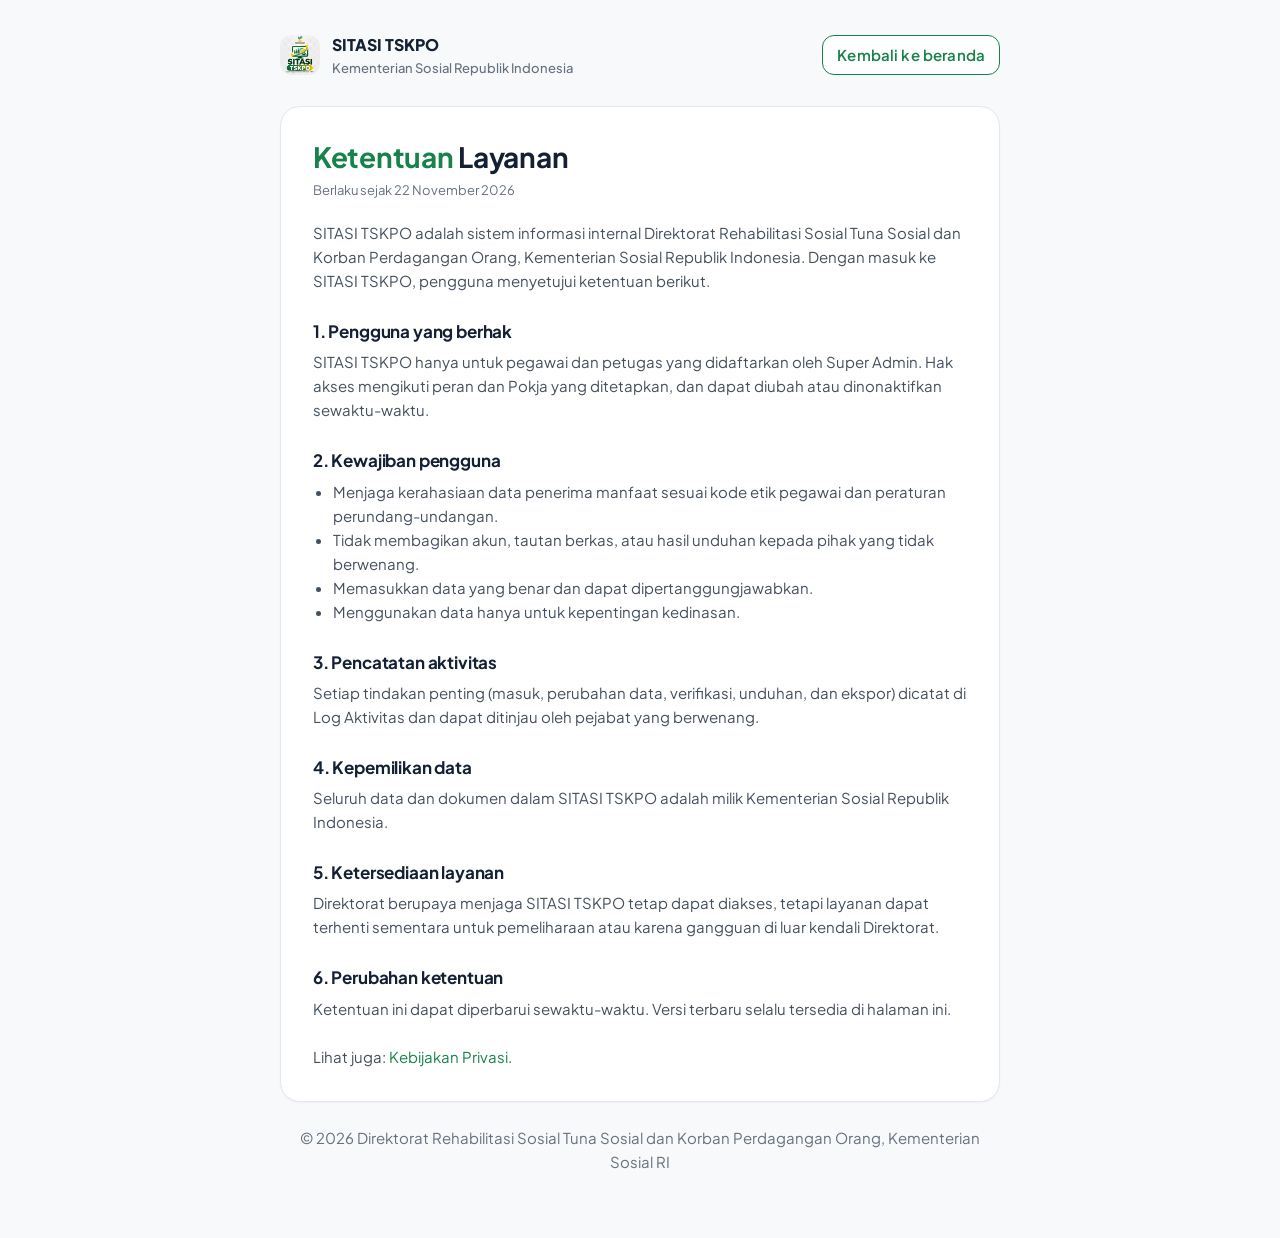
==== commit 2132afc6: "Versi 2.2.0" ====
--- a/ketentuan.html
+++ b/ketentuan.html
@@ -6,11 +6,12 @@
   <title>Ketentuan Layanan · SITASI TSKPO</title>
   <meta name="description" content="Ketentuan layanan SITASI TSKPO, sistem informasi internal Direktorat Rehabilitasi Sosial Tuna Sosial dan Korban Perdagangan Orang, Kementerian Sosial RI.">
   <meta name="theme-color" content="#17824A">
-  <link rel="icon" href="assets/favicon.svg" type="image/svg+xml">
+  <link rel="icon" href="assets/logo-sitasi.png" type="image/png">
+  <link rel="apple-touch-icon" href="assets/logo-sitasi.png">
   <link rel="preconnect" href="https://fonts.googleapis.com">
   <link rel="preconnect" href="https://fonts.gstatic.com" crossorigin>
   <link rel="stylesheet" href="https://fonts.googleapis.com/css2?family=Plus+Jakarta+Sans:wght@400;600;700;800&display=swap">
-  <link rel="stylesheet" href="css/style.css?v=2.1.0">
+  <link rel="stylesheet" href="css/style.css?v=2.2.0">
   <style>
     .dok { max-width: 760px; margin: 0 auto; padding: 32px 20px 64px; }
     .dok-kepala { display: flex; align-items: center; justify-content: space-between; gap: 12px; flex-wrap: wrap; margin-bottom: 28px; }
@@ -32,7 +33,7 @@
 <body>
   <main class="dok">
     <header class="dok-kepala">
-      <a class="dok-merek" href="./"><span class="logo-mono" style="width:40px;height:40px;border-radius:12px">ST</span><span>SITASI TSKPO<small>Kementerian Sosial Republik Indonesia</small></span></a>
+      <a class="dok-merek" href="./"><img src="assets/logo-sitasi.png" width="40" height="40" alt="Logo SITASI TSKPO" style="width:40px;height:40px;border-radius:12px;object-fit:contain" onerror="this.outerHTML='<span class=&quot;logo-mono&quot; style=&quot;width:40px;height:40px;border-radius:12px&quot;>ST</span>'"><span>SITASI TSKPO<small>Kementerian Sosial Republik Indonesia</small></span></a>
       <a class="btn btn-secondary btn-sm" href="./">Kembali ke beranda</a>
     </header>
 
